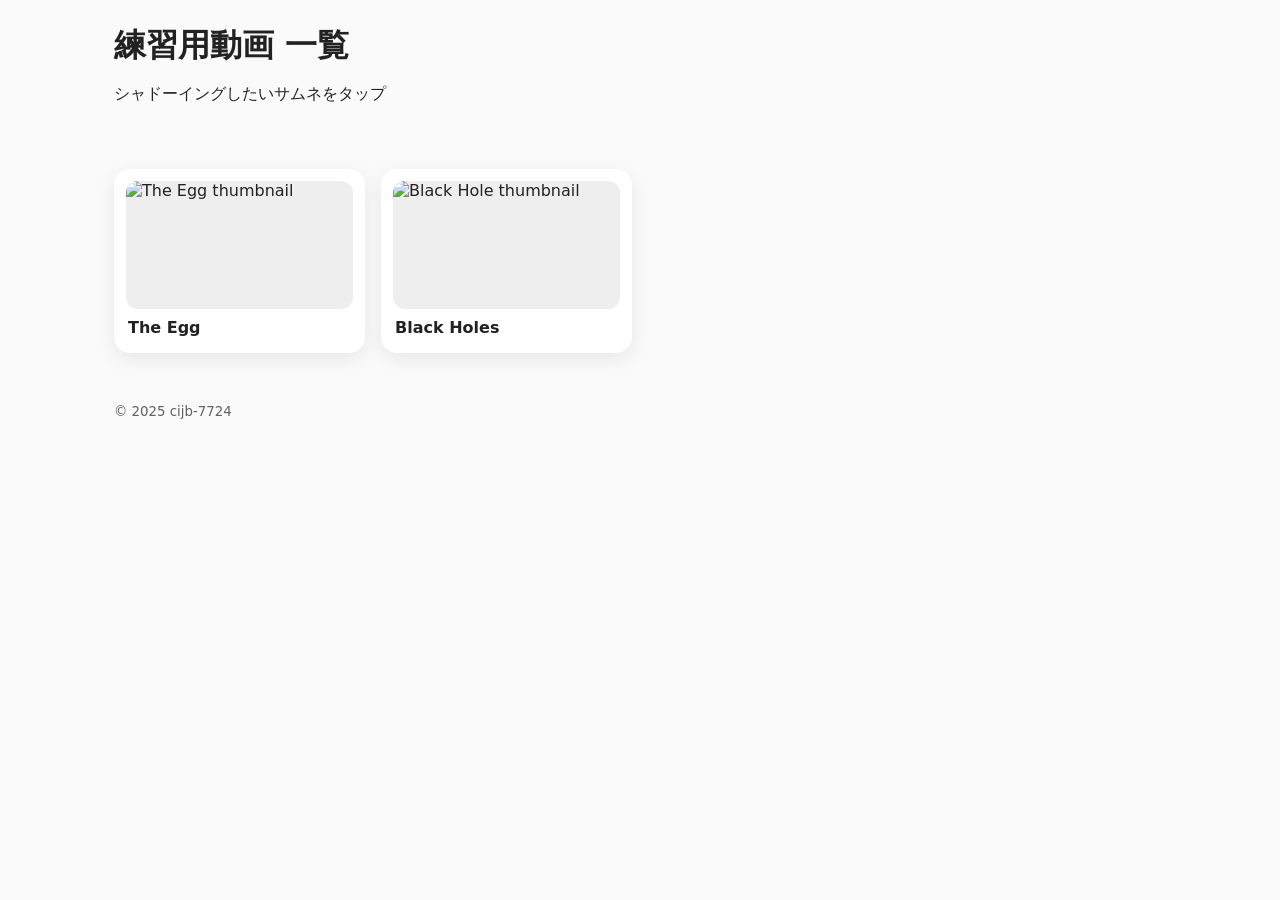
==== index.html @ 9d855ce9 "youtubeの設定修正" ====
<!DOCTYPE html>
<html lang="ja">
<head>
  <meta charset="utf-8" />
  <meta name="viewport" content="width=device-width,initial-scale=1" />
  <title>動画紹介 一覧</title>
  <link rel="stylesheet" href="./assets/style.css" />
</head>
<body>
  <header class="wrap">
    <h1>練習用動画 一覧</h1>
    <p>シャドーイングしたいサムネをタップ</p>
  </header>

  <main class="grid wrap">
    <!-- 例: The Egg -->
    <a class="card" href="./videos/shadowing_The Egg - A Short Story.html">
      <figure class="thumb">
        <img src="https://img.youtube.com/vi/h6fcK_fRYaI/hqdefault.jpg" alt="The Egg thumbnail" loading="lazy" />
      </figure>
      <h2>The Egg</h2>
    </a>

    <!-- 例: Are We Living in a Black Hole?（仮） -->
    <a class="card" href="./videos/shadowing_This Black Hole Could be Bigger Than The Universe.html">
      <figure class="thumb">
        <img src="https://img.youtube.com/vi/qsN1LglrX9s/hqdefault.jpg" alt="Black Hole thumbnail" loading="lazy" />
      </figure>
      <h2>Black Holes</h2>
    </a>

    <!-- 新しい動画を増やすときは ↑ をコピペして増やすだけ -->
  </main>

  <footer class="wrap">
    <small>&copy; 2025 cijb-7724</small>
  </footer>
</body>
</html>
---- assets/style.css ----
:root { --gap: 16px; --radius: 16px; --shadow: 0 6px 20px rgba(0,0,0,.08); }
* { box-sizing: border-box; }
body { margin: 0; font-family: system-ui, -apple-system, "Helvetica Neue", Arial, "Noto Sans JP", sans-serif; color: #222; background:#fafafa; }
.wrap { max-width: 1100px; margin: 0 auto; padding: 24px; }
h1 { margin: 0 0 8px; font-size: clamp(1.2rem, 2vw + 1rem, 2rem); }
.grid { display: grid; gap: var(--gap); grid-template-columns: repeat(auto-fill, minmax(240px, 1fr)); }
.card { display: block; background: #fff; border-radius: var(--radius); box-shadow: var(--shadow); padding: 12px; text-decoration: none; color: inherit; transition: transform .08s ease-out, box-shadow .08s ease-out; }
.card:hover { transform: translateY(-2px); box-shadow: 0 10px 28px rgba(0,0,0,.12); }
.thumb { margin: 0 0 8px; aspect-ratio: 16/9; overflow: hidden; border-radius: 12px; background:#eee; }
.thumb img { width: 100%; height: 100%; object-fit: cover; display: block; }
h2 { font-size: 1rem; margin: 4px 2px 2px; line-height: 1.4; }
footer { opacity: .7; }
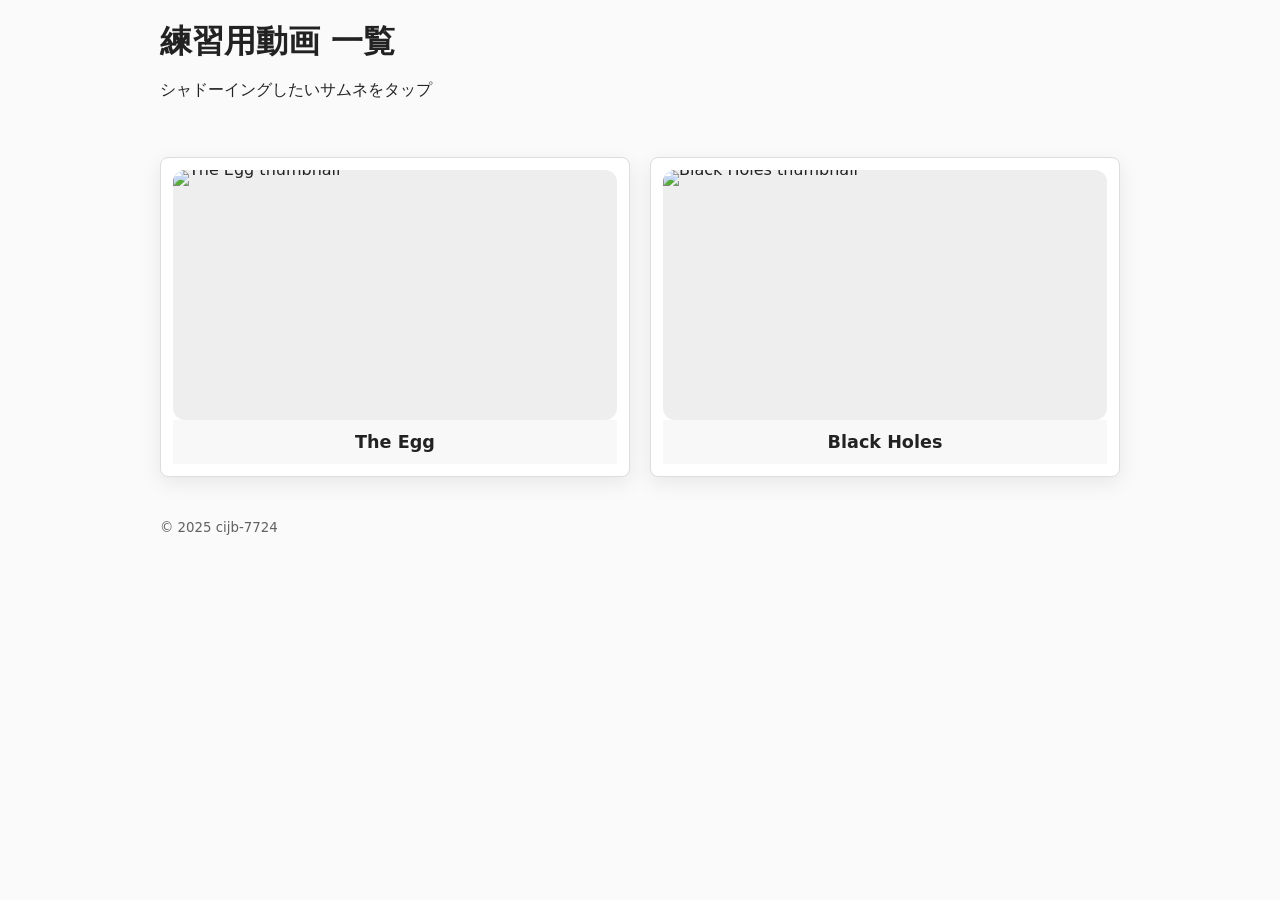
==== commit 5f7cb14c: "chaned index" ====
--- a/index.html
+++ b/index.html
@@ -3,8 +3,48 @@
 <head>
   <meta charset="utf-8" />
   <meta name="viewport" content="width=device-width,initial-scale=1" />
-  <title>動画紹介 一覧</title>
+  <title>練習用動画 一覧</title>
   <link rel="stylesheet" href="./assets/style.css" />
+  <style>
+    /* ページの体裁を整えるためのCSS（既存のassets/style.cssが読み込まれている前提） */
+    .grid {
+        display: grid;
+        grid-template-columns: repeat(auto-fit, minmax(250px, 1fr));
+        gap: 20px;
+    }
+    .wrap {
+        max-width: 1000px;
+        margin: 0 auto;
+        padding: 20px;
+    }
+    .card {
+        display: block;
+        border: 1px solid #ddd;
+        border-radius: 8px;
+        text-decoration: none;
+        color: inherit;
+        overflow: hidden;
+        transition: box-shadow 0.3s;
+    }
+    .card:hover {
+        box-shadow: 0 4px 12px rgba(0, 0, 0, 0.1);
+    }
+    .thumb {
+        margin: 0;
+        line-height: 0;
+    }
+    .thumb img {
+        width: 100%;
+        height: auto;
+    }
+    .card h2 {
+        padding: 10px;
+        font-size: 1.1em;
+        margin: 0;
+        text-align: center;
+        background-color: #f8f8f8;
+    }
+  </style>
 </head>
 <body>
   <header class="wrap">
@@ -13,27 +53,39 @@
   </header>
 
   <main class="grid wrap">
-    <!-- 例: The Egg -->
-    <a class="card" href="./videos/shadowing_The Egg - A Short Story.html">
-      <figure class="thumb">
-        <img src="https://img.youtube.com/vi/h6fcK_fRYaI/hqdefault.jpg" alt="The Egg thumbnail" loading="lazy" />
-      </figure>
-      <h2>The Egg</h2>
-    </a>
+    
+    <script>
+        const videoList = [
+            { id: 'h6fcK_fRYaI', file: 'shadowing_The%20Egg%20-%20A%20Short%20Story.html', title: 'The Egg' },
+            { id: 'qsN1LglrX9s', file: 'shadowing_This%20Black%20Hole%20Could%20be%20Bigger%20Than%20The%20Universe.html', title: 'Black Holes' },
+            // 新しい動画を追加する際は、ここに { id: '新しい動画ID', file: '生成したHTMLファイル名.html', title: '動画のタイトル' }, の形式で追加してください。
+            // 動画IDはURLの v= の後ろにある11桁の英数字です。
+        ];
 
-    <!-- 例: Are We Living in a Black Hole?（仮） -->
-    <a class="card" href="./videos/shadowing_This Black Hole Could be Bigger Than The Universe.html">
-      <figure class="thumb">
-        <img src="https://img.youtube.com/vi/qsN1LglrX9s/hqdefault.jpg" alt="Black Hole thumbnail" loading="lazy" />
-      </figure>
-      <h2>Black Holes</h2>
-    </a>
-
-    <!-- 新しい動画を増やすときは ↑ をコピペして増やすだけ -->
+        const mainElement = document.querySelector('main.grid');
+        
+        // リストに基づいてカードを生成する
+        videoList.forEach(video => {
+            const cardHtml = `
+                <a class="card" href="./videos/${video.file}">
+                    <figure class="thumb">
+                        <img 
+                            src="https://img.youtube.com/vi/${video.id}/hqdefault.jpg" 
+                            alt="${video.title} thumbnail" 
+                            loading="lazy" 
+                        />
+                    </figure>
+                    <h2>${video.title}</h2>
+                </a>
+            `;
+            mainElement.insertAdjacentHTML('beforeend', cardHtml);
+        });
+    </script>
+    
   </main>
 
   <footer class="wrap">
     <small>&copy; 2025 cijb-7724</small>
   </footer>
 </body>
-</html>
+</html>
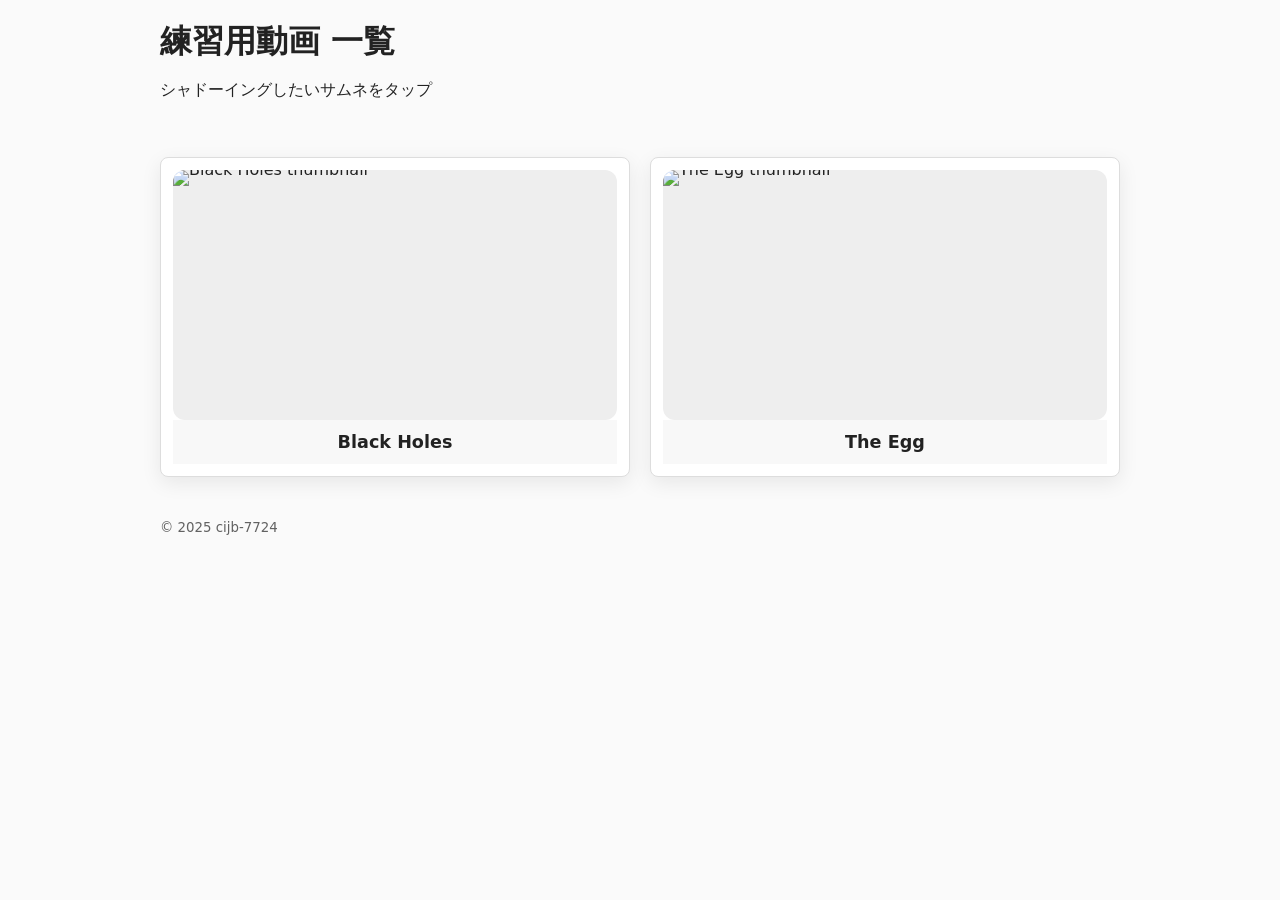
==== commit 6faed6ab: "changed video id" ====
--- a/index.html
+++ b/index.html
@@ -56,8 +56,8 @@
     
     <script>
         const videoList = [
+            { id: '71eUes30gwc', file: 'shadowing_This%20Black%20Hole%20Could%20be%20Bigger%20Than%20The%20Universe.html', title: 'Black Holes' },
             { id: 'h6fcK_fRYaI', file: 'shadowing_The%20Egg%20-%20A%20Short%20Story.html', title: 'The Egg' },
-            { id: 'qsN1LglrX9s', file: 'shadowing_This%20Black%20Hole%20Could%20be%20Bigger%20Than%20The%20Universe.html', title: 'Black Holes' },
             // 新しい動画を追加する際は、ここに { id: '新しい動画ID', file: '生成したHTMLファイル名.html', title: '動画のタイトル' }, の形式で追加してください。
             // 動画IDはURLの v= の後ろにある11桁の英数字です。
         ];
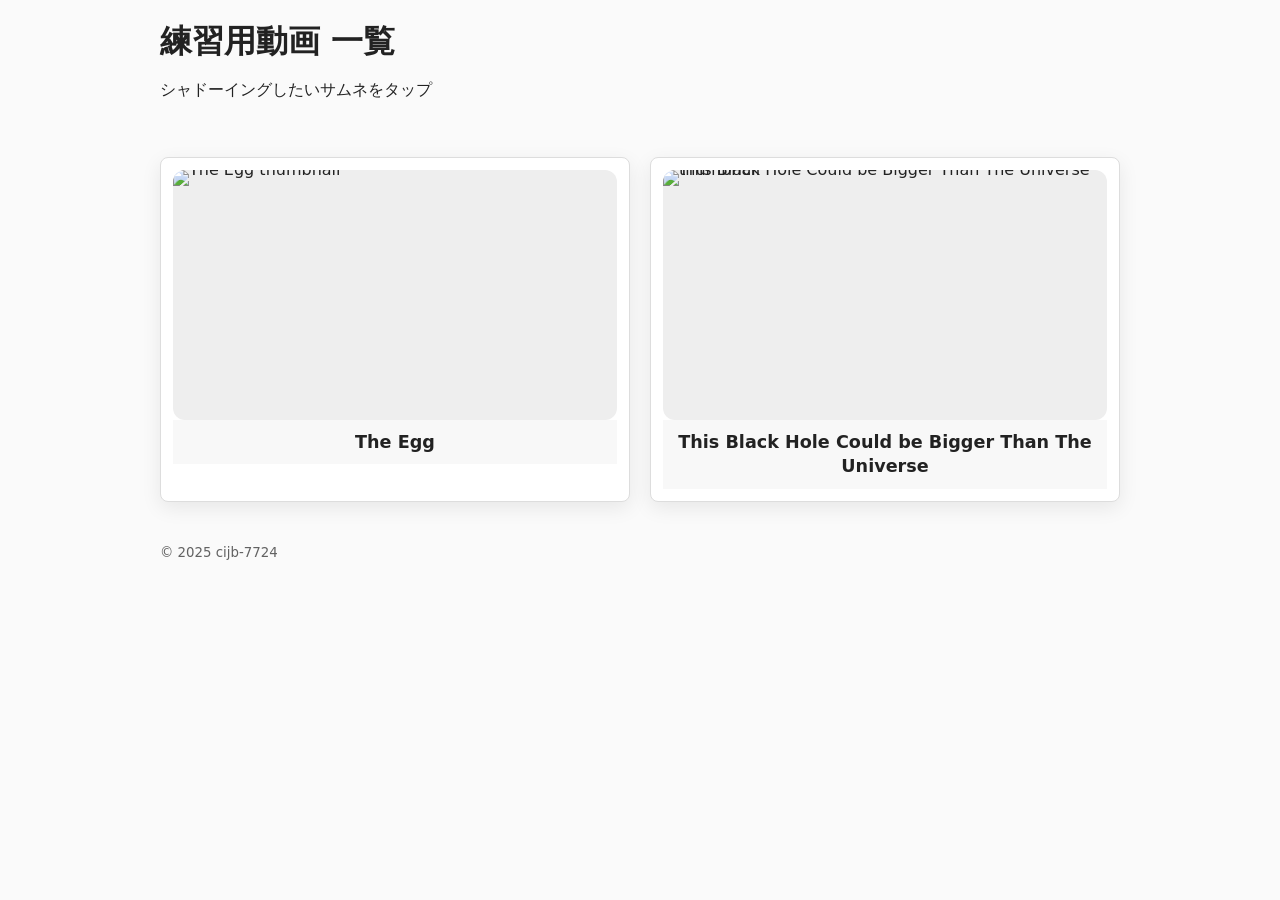
==== commit 4dd51539: "titleを自動抽出" ====
--- a/index.html
+++ b/index.html
@@ -6,7 +6,7 @@
   <title>練習用動画 一覧</title>
   <link rel="stylesheet" href="./assets/style.css" />
   <style>
-    /* ページの体裁を整えるためのCSS（既存のassets/style.cssが読み込まれている前提） */
+    /* （既存のスタイルは省略） */
     .grid {
         display: grid;
         grid-template-columns: repeat(auto-fit, minmax(250px, 1fr));
@@ -56,26 +56,41 @@
     
     <script>
         const videoList = [
-            { id: '71eUes30gwc', file: 'shadowing_This%20Black%20Hole%20Could%20be%20Bigger%20Than%20The%20Universe.html', title: 'Black Holes' },
-            { id: 'h6fcK_fRYaI', file: 'shadowing_The%20Egg%20-%20A%20Short%20Story.html', title: 'The Egg' },
-            // 新しい動画を追加する際は、ここに { id: '新しい動画ID', file: '生成したHTMLファイル名.html', title: '動画のタイトル' }, の形式で追加してください。
-            // 動画IDはURLの v= の後ろにある11桁の英数字です。
+            // ファイル名からタイトルを抽出できるように、ファイル名の命名規則を厳密に守ってください。
+            { id: 'h6fcK_fRYaI', file: 'shadowing_The%20Egg%20-%20A%20Short%20Story.html' },
+            { id: '71eUes30gwc', file: 'shadowing_This%20Black%20Hole%20Could%20be%20Bigger%20Than%20The%20Universe.html' },
+            // 新しい動画を追加する際は、ここに { id: '動画ID', file: 'ファイル名.html' }, の形式で追加してください。
         ];
 
         const mainElement = document.querySelector('main.grid');
         
+        // ファイル名からタイトルを抽出するヘルパー関数
+        function extractTitleFromFile(fileName) {
+            // 'shadowing_' と '.html' を取り除き、エンコードされた文字（%20など）をスペースに変換
+            let title = fileName.replace('shadowing_', '').replace('.html', '');
+            title = decodeURIComponent(title);
+            // ' - '（ハイフンとスペース）があれば、最初の部分をタイトルとして使用（または全て表示）
+            if (title.includes(' - ')) {
+                 return title.split(' - ')[0].trim();
+            }
+            // タイトルが長すぎる場合は、ファイル名全体を表示
+            return title;
+        }
+
         // リストに基づいてカードを生成する
         videoList.forEach(video => {
+            const displayTitle = extractTitleFromFile(video.file);
+
             const cardHtml = `
                 <a class="card" href="./videos/${video.file}">
                     <figure class="thumb">
                         <img 
                             src="https://img.youtube.com/vi/${video.id}/hqdefault.jpg" 
-                            alt="${video.title} thumbnail" 
+                            alt="${displayTitle} thumbnail" 
                             loading="lazy" 
                         />
                     </figure>
-                    <h2>${video.title}</h2>
+                    <h2>${displayTitle}</h2>
                 </a>
             `;
             mainElement.insertAdjacentHTML('beforeend', cardHtml);
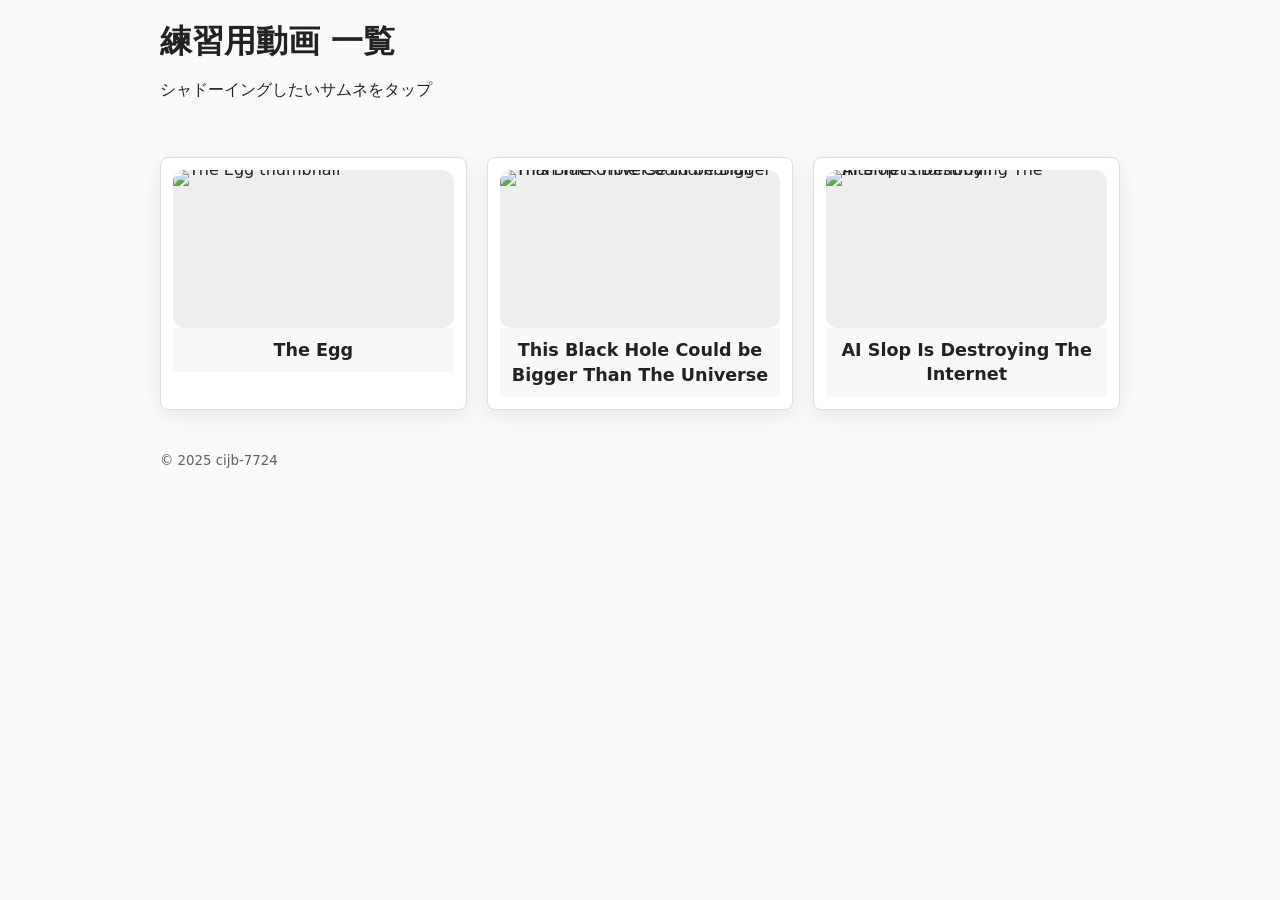
==== commit 9ec2ce54: "add new video: ai slop is destroying the internet" ====
--- a/index.html
+++ b/index.html
@@ -59,6 +59,7 @@
             // ファイル名からタイトルを抽出できるように、ファイル名の命名規則を厳密に守ってください。
             { id: 'h6fcK_fRYaI', file: 'shadowing_The%20Egg%20-%20A%20Short%20Story.html' },
             { id: '71eUes30gwc', file: 'shadowing_This%20Black%20Hole%20Could%20be%20Bigger%20Than%20The%20Universe.html' },
+            { id: '_zfN9wnPvU0', file: 'shadowing_AI Slop Is Destroying The Internet.html' },
             // 新しい動画を追加する際は、ここに { id: '動画ID', file: 'ファイル名.html' }, の形式で追加してください。
         ];
 
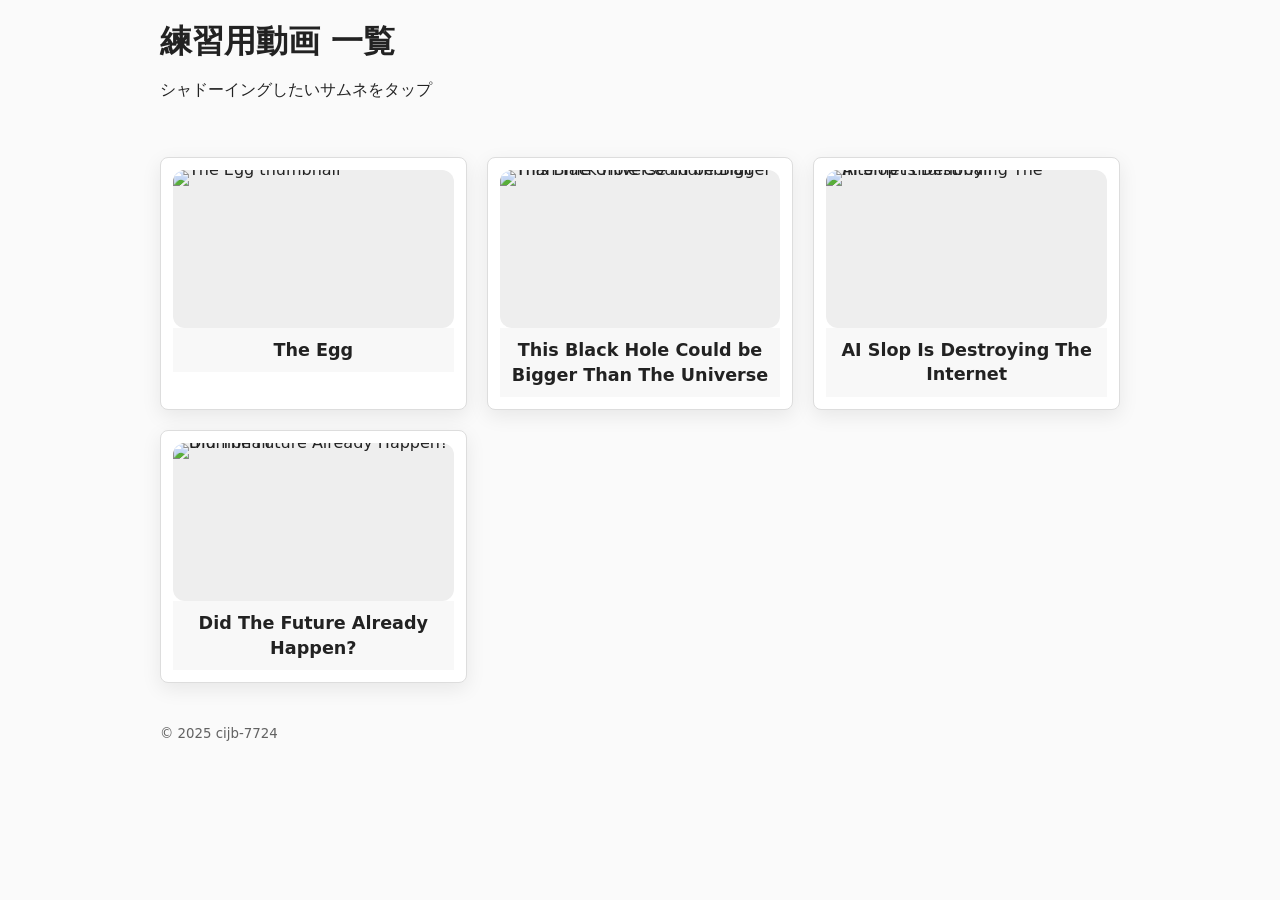
==== commit dd5017c0: "add new video" ====
--- a/index.html
+++ b/index.html
@@ -60,6 +60,7 @@
             { id: 'h6fcK_fRYaI', file: 'shadowing_The%20Egg%20-%20A%20Short%20Story.html' },
             { id: '71eUes30gwc', file: 'shadowing_This%20Black%20Hole%20Could%20be%20Bigger%20Than%20The%20Universe.html' },
             { id: '_zfN9wnPvU0', file: 'shadowing_AI Slop Is Destroying The Internet.html' },
+            { id: 'wwSzpaTHyS8', file: 'shadowing_Did The Future Already Happen?.html' },
             // 新しい動画を追加する際は、ここに { id: '動画ID', file: 'ファイル名.html' }, の形式で追加してください。
         ];
 
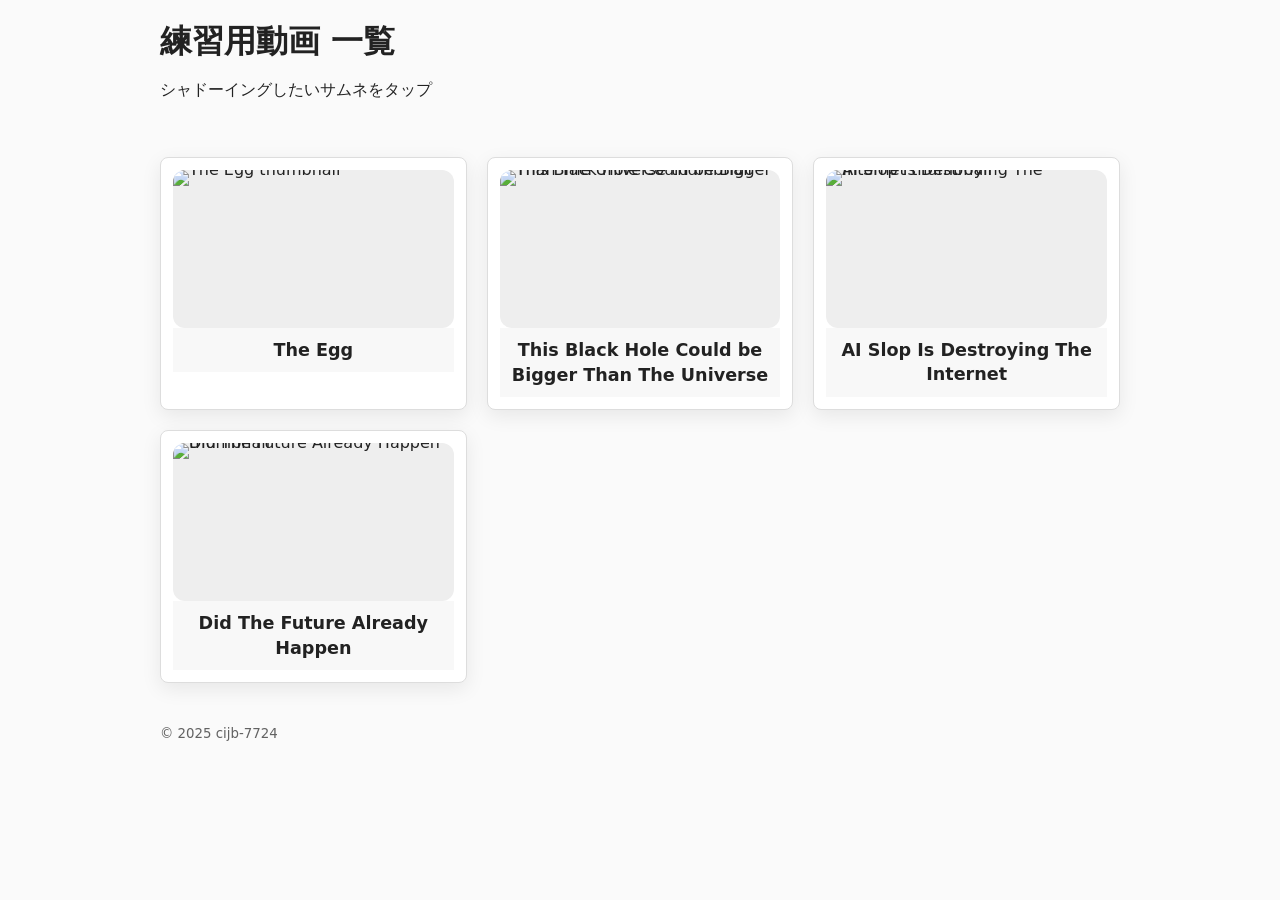
==== commit 04db99e7: "erase ? in the file name" ====
--- a/index.html
+++ b/index.html
@@ -60,7 +60,7 @@
             { id: 'h6fcK_fRYaI', file: 'shadowing_The%20Egg%20-%20A%20Short%20Story.html' },
             { id: '71eUes30gwc', file: 'shadowing_This%20Black%20Hole%20Could%20be%20Bigger%20Than%20The%20Universe.html' },
             { id: '_zfN9wnPvU0', file: 'shadowing_AI Slop Is Destroying The Internet.html' },
-            { id: 'wwSzpaTHyS8', file: 'shadowing_Did The Future Already Happen?.html' },
+            { id: 'wwSzpaTHyS8', file: 'shadowing_Did The Future Already Happen.html' },
             // 新しい動画を追加する際は、ここに { id: '動画ID', file: 'ファイル名.html' }, の形式で追加してください。
         ];
 
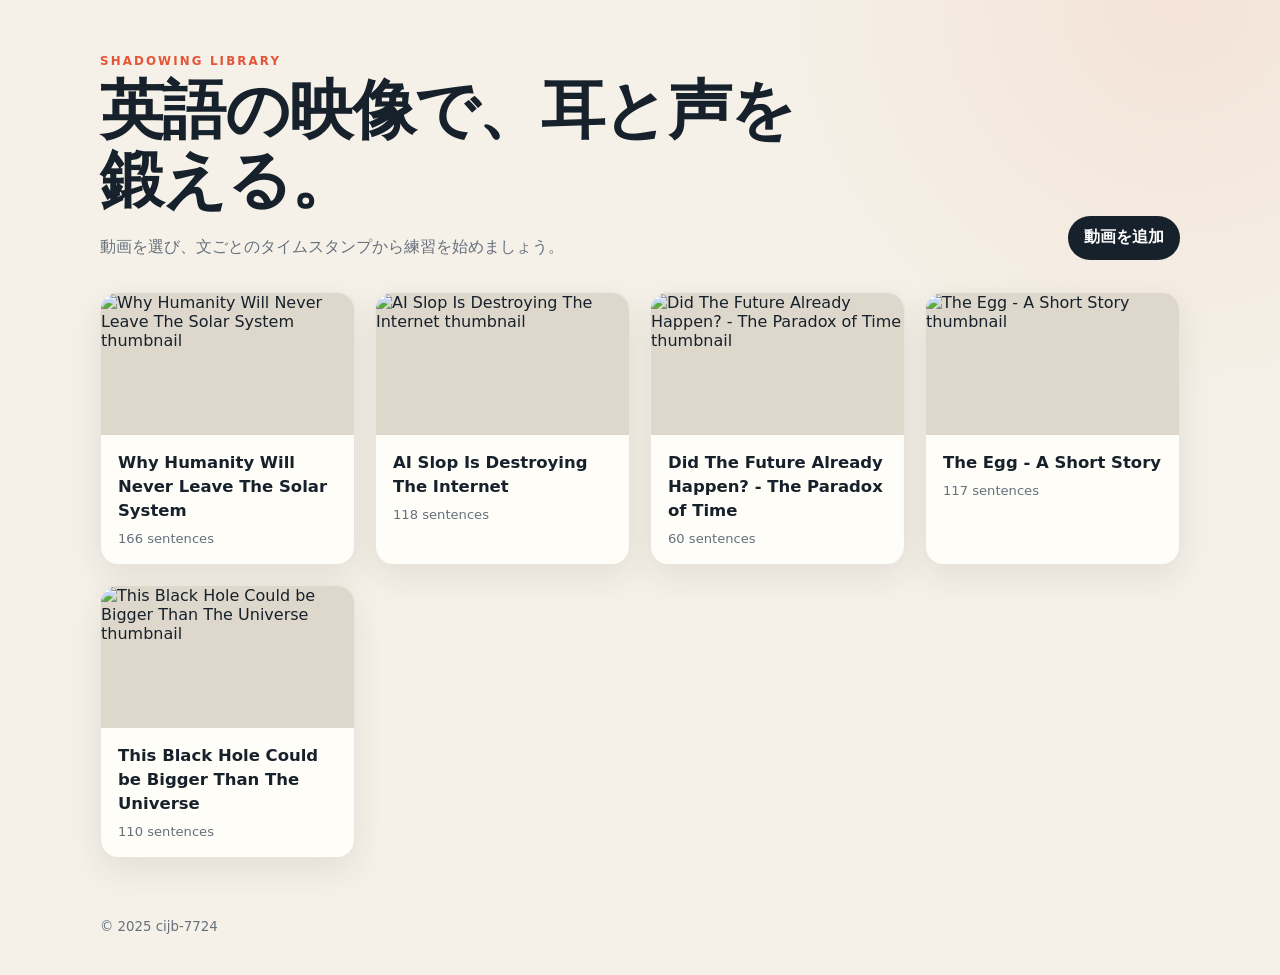
==== commit 2c2e23cf: "Add local shadowing generator and publish new lesson" ====
--- a/index.html
+++ b/index.html
@@ -1,108 +1,27 @@
-<!DOCTYPE html>
+<!doctype html>
 <html lang="ja">
 <head>
-  <meta charset="utf-8" />
-  <meta name="viewport" content="width=device-width,initial-scale=1" />
-  <title>練習用動画 一覧</title>
-  <link rel="stylesheet" href="./assets/style.css" />
-  <style>
-    /* （既存のスタイルは省略） */
-    .grid {
-        display: grid;
-        grid-template-columns: repeat(auto-fit, minmax(250px, 1fr));
-        gap: 20px;
-    }
-    .wrap {
-        max-width: 1000px;
-        margin: 0 auto;
-        padding: 20px;
-    }
-    .card {
-        display: block;
-        border: 1px solid #ddd;
-        border-radius: 8px;
-        text-decoration: none;
-        color: inherit;
-        overflow: hidden;
-        transition: box-shadow 0.3s;
-    }
-    .card:hover {
-        box-shadow: 0 4px 12px rgba(0, 0, 0, 0.1);
-    }
-    .thumb {
-        margin: 0;
-        line-height: 0;
-    }
-    .thumb img {
-        width: 100%;
-        height: auto;
-    }
-    .card h2 {
-        padding: 10px;
-        font-size: 1.1em;
-        margin: 0;
-        text-align: center;
-        background-color: #f8f8f8;
-    }
-  </style>
+  <meta charset="utf-8">
+  <meta name="viewport" content="width=device-width, initial-scale=1">
+  <title>Shadowing Library</title>
+  <link rel="stylesheet" href="./assets/style.css">
 </head>
 <body>
-  <header class="wrap">
-    <h1>練習用動画 一覧</h1>
-    <p>シャドーイングしたいサムネをタップ</p>
+  <header class="site-header wrap">
+    <div>
+      <p class="eyebrow">SHADOWING LIBRARY</p>
+      <h1>英語の映像で、耳と声を鍛える。</h1>
+      <p class="lead">動画を選び、文ごとのタイムスタンプから練習を始めましょう。</p>
+    </div>
+    <a class="admin-link" id="admin-link" href="./admin/" hidden>動画を追加</a>
   </header>
 
-  <main class="grid wrap">
-    
-    <script>
-        const videoList = [
-            // ファイル名からタイトルを抽出できるように、ファイル名の命名規則を厳密に守ってください。
-            { id: 'h6fcK_fRYaI', file: 'shadowing_The%20Egg%20-%20A%20Short%20Story.html' },
-            { id: '71eUes30gwc', file: 'shadowing_This%20Black%20Hole%20Could%20be%20Bigger%20Than%20The%20Universe.html' },
-            { id: '_zfN9wnPvU0', file: 'shadowing_AI Slop Is Destroying The Internet.html' },
-            { id: 'wwSzpaTHyS8', file: 'shadowing_Did The Future Already Happen.html' },
-            // 新しい動画を追加する際は、ここに { id: '動画ID', file: 'ファイル名.html' }, の形式で追加してください。
-        ];
-
-        const mainElement = document.querySelector('main.grid');
-        
-        // ファイル名からタイトルを抽出するヘルパー関数
-        function extractTitleFromFile(fileName) {
-            // 'shadowing_' と '.html' を取り除き、エンコードされた文字（%20など）をスペースに変換
-            let title = fileName.replace('shadowing_', '').replace('.html', '');
-            title = decodeURIComponent(title);
-            // ' - '（ハイフンとスペース）があれば、最初の部分をタイトルとして使用（または全て表示）
-            if (title.includes(' - ')) {
-                 return title.split(' - ')[0].trim();
-            }
-            // タイトルが長すぎる場合は、ファイル名全体を表示
-            return title;
-        }
-
-        // リストに基づいてカードを生成する
-        videoList.forEach(video => {
-            const displayTitle = extractTitleFromFile(video.file);
-
-            const cardHtml = `
-                <a class="card" href="./videos/${video.file}">
-                    <figure class="thumb">
-                        <img 
-                            src="https://img.youtube.com/vi/${video.id}/hqdefault.jpg" 
-                            alt="${displayTitle} thumbnail" 
-                            loading="lazy" 
-                        />
-                    </figure>
-                    <h2>${displayTitle}</h2>
-                </a>
-            `;
-            mainElement.insertAdjacentHTML('beforeend', cardHtml);
-        });
-    </script>
-    
+  <main class="wrap">
+    <div id="video-grid" class="grid" aria-live="polite"></div>
+    <p id="empty-state" class="empty-state" hidden>動画はまだありません。</p>
   </main>
 
-  <footer class="wrap">
-    <small>&copy; 2025 cijb-7724</small>
-  </footer>
+  <footer class="wrap"><small>&copy; 2025 cijb-7724</small></footer>
+  <script src="./assets/index.js" defer></script>
 </body>
-</html>+</html>
--- a/assets/style.css
+++ b/assets/style.css
@@ -1,12 +1,47 @@
-:root { --gap: 16px; --radius: 16px; --shadow: 0 6px 20px rgba(0,0,0,.08); }
+:root {
+  --ink: #17212b;
+  --muted: #66717d;
+  --paper: #f5f1e8;
+  --card: #fffdf8;
+  --accent: #e45436;
+  --accent-dark: #b93822;
+  --line: #ded7ca;
+  --blue: #315b70;
+  --radius: 18px;
+  --shadow: 0 12px 34px rgba(49, 42, 31, .09);
+}
+
 * { box-sizing: border-box; }
-body { margin: 0; font-family: system-ui, -apple-system, "Helvetica Neue", Arial, "Noto Sans JP", sans-serif; color: #222; background:#fafafa; }
-.wrap { max-width: 1100px; margin: 0 auto; padding: 24px; }
-h1 { margin: 0 0 8px; font-size: clamp(1.2rem, 2vw + 1rem, 2rem); }
-.grid { display: grid; gap: var(--gap); grid-template-columns: repeat(auto-fill, minmax(240px, 1fr)); }
-.card { display: block; background: #fff; border-radius: var(--radius); box-shadow: var(--shadow); padding: 12px; text-decoration: none; color: inherit; transition: transform .08s ease-out, box-shadow .08s ease-out; }
-.card:hover { transform: translateY(-2px); box-shadow: 0 10px 28px rgba(0,0,0,.12); }
-.thumb { margin: 0 0 8px; aspect-ratio: 16/9; overflow: hidden; border-radius: 12px; background:#eee; }
+html { scroll-behavior: smooth; }
+body {
+  margin: 0;
+  color: var(--ink);
+  background:
+    radial-gradient(circle at 92% 0, rgba(228, 84, 54, .09), transparent 26rem),
+    var(--paper);
+  font-family: Inter, ui-sans-serif, system-ui, -apple-system, "Helvetica Neue", Arial, "Noto Sans JP", sans-serif;
+}
+button, input, textarea { font: inherit; }
+a { color: inherit; }
+.wrap { width: min(1080px, calc(100% - 36px)); margin-inline: auto; }
+.site-header { display: flex; align-items: end; justify-content: space-between; gap: 24px; padding-block: 54px 32px; }
+.eyebrow { margin: 0 0 8px; color: var(--accent); font-size: .74rem; font-weight: 800; letter-spacing: .18em; }
+h1 { max-width: 720px; margin: 0; font-family: Georgia, "Yu Mincho", serif; font-size: clamp(2rem, 5vw, 4rem); line-height: 1.1; letter-spacing: -.025em; }
+.lead { margin: 16px 0 0; color: var(--muted); line-height: 1.7; }
+.admin-link, .button { display: inline-flex; align-items: center; justify-content: center; min-height: 44px; padding: 10px 16px; border: 0; border-radius: 999px; background: var(--ink); color: #fff; text-decoration: none; font-weight: 700; cursor: pointer; }
+.admin-link:hover, .button:hover { background: var(--accent-dark); }
+.grid { display: grid; grid-template-columns: repeat(auto-fill, minmax(250px, 1fr)); gap: 20px; padding-bottom: 30px; }
+.card { overflow: hidden; border: 1px solid rgba(92, 79, 59, .13); border-radius: var(--radius); background: var(--card); box-shadow: var(--shadow); color: inherit; text-decoration: none; transition: transform .15s ease, box-shadow .15s ease; }
+.card:hover { transform: translateY(-4px); box-shadow: 0 18px 38px rgba(49, 42, 31, .14); }
+.thumb { position: relative; margin: 0; aspect-ratio: 16 / 9; overflow: hidden; background: #ded8cc; }
 .thumb img { width: 100%; height: 100%; object-fit: cover; display: block; }
-h2 { font-size: 1rem; margin: 4px 2px 2px; line-height: 1.4; }
-footer { opacity: .7; }
+.card-body { padding: 16px 17px 18px; }
+.card h2 { margin: 0; font-size: 1.03rem; line-height: 1.45; }
+.card-meta { margin: 8px 0 0; color: var(--muted); font-size: .82rem; }
+.empty-state { padding: 60px 20px; border: 1px dashed var(--line); border-radius: var(--radius); text-align: center; color: var(--muted); }
+footer { padding-block: 28px 40px; color: var(--muted); }
+
+@media (max-width: 680px) {
+  .site-header { align-items: start; flex-direction: column; padding-top: 36px; }
+  .admin-link { width: 100%; }
+}
